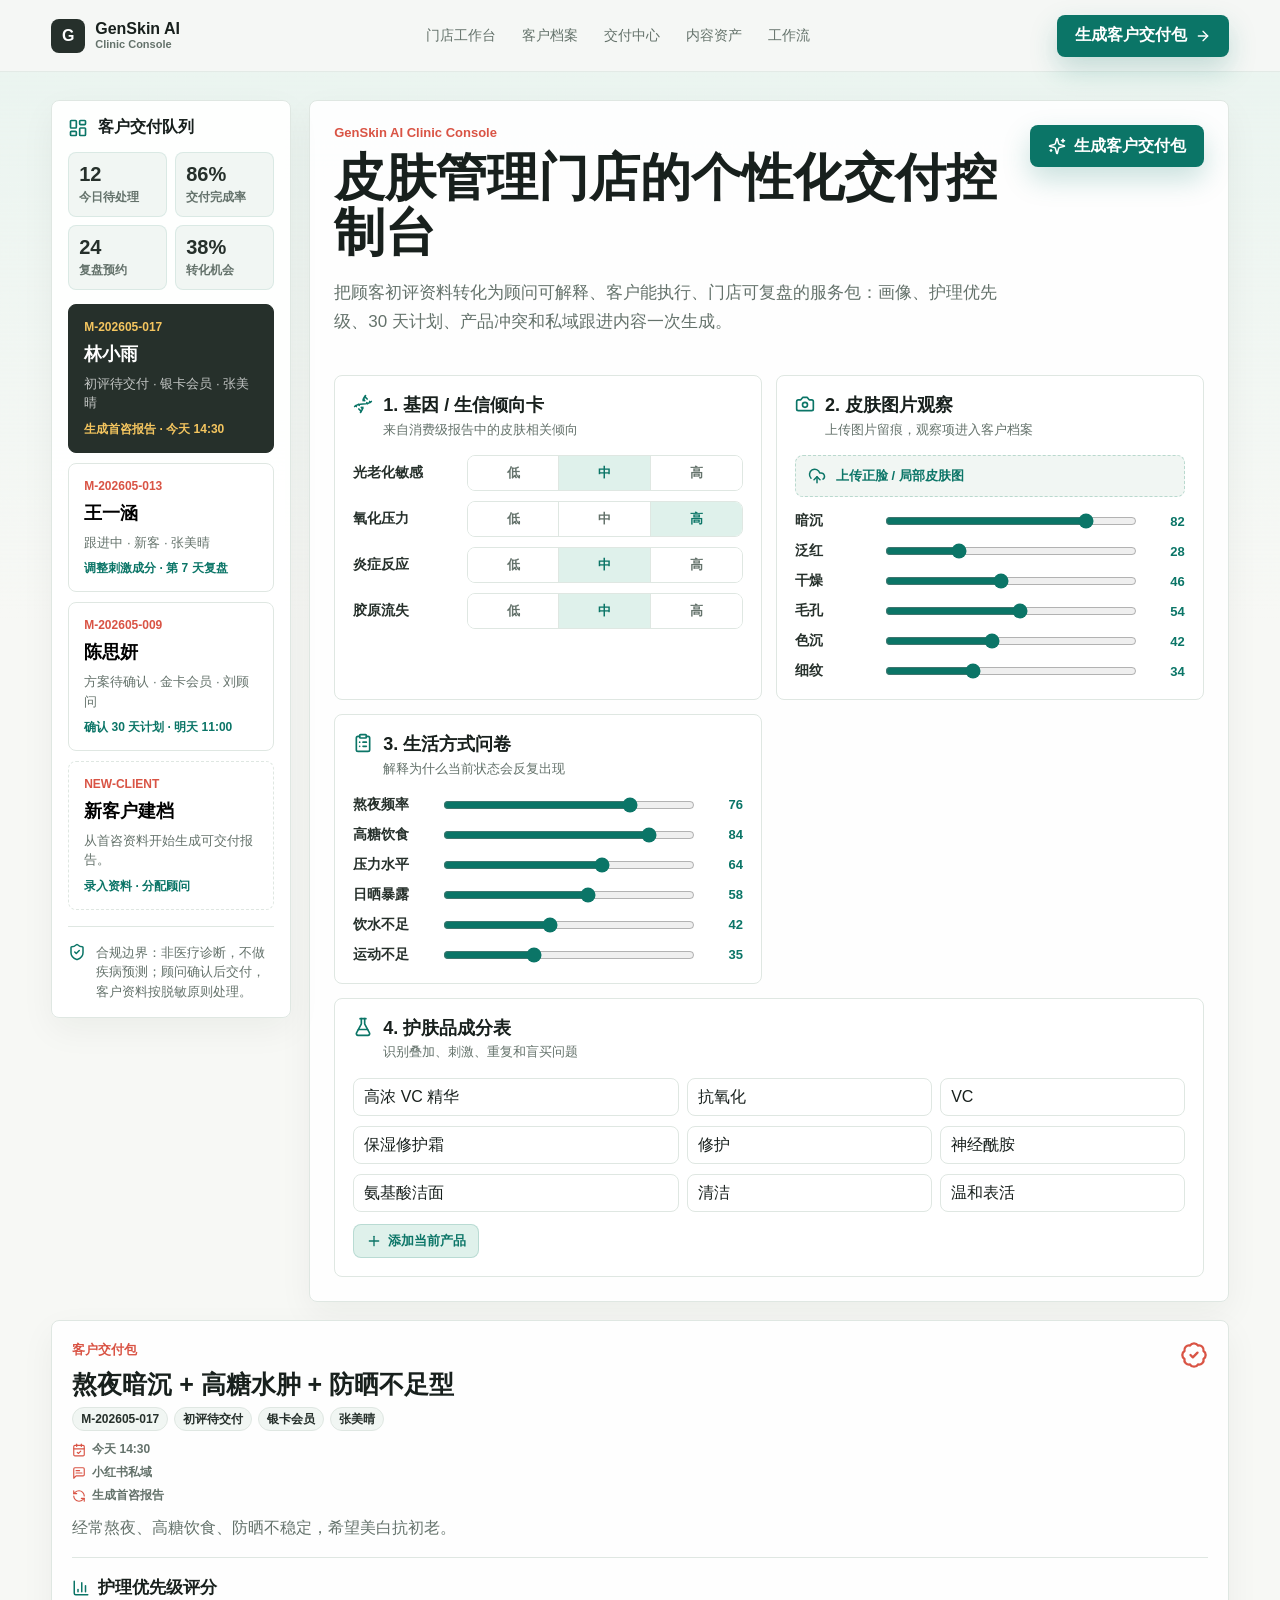
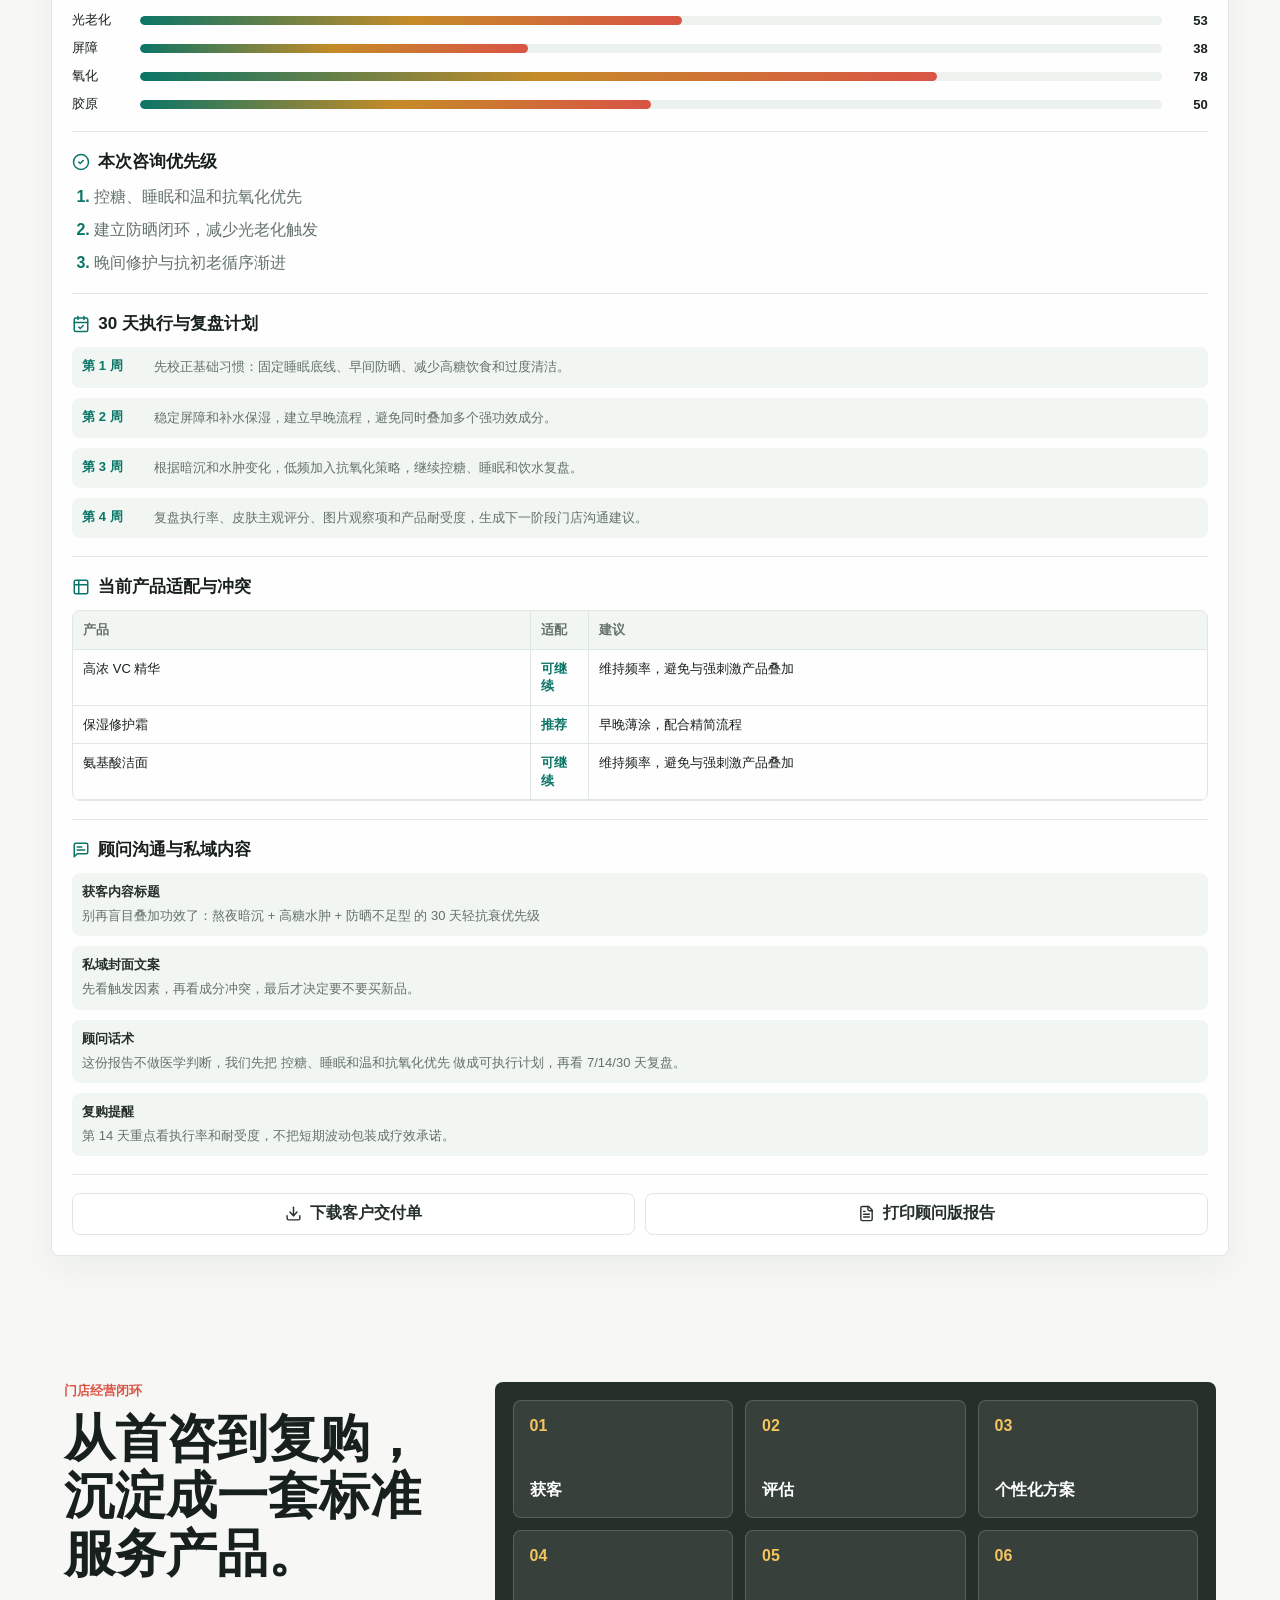
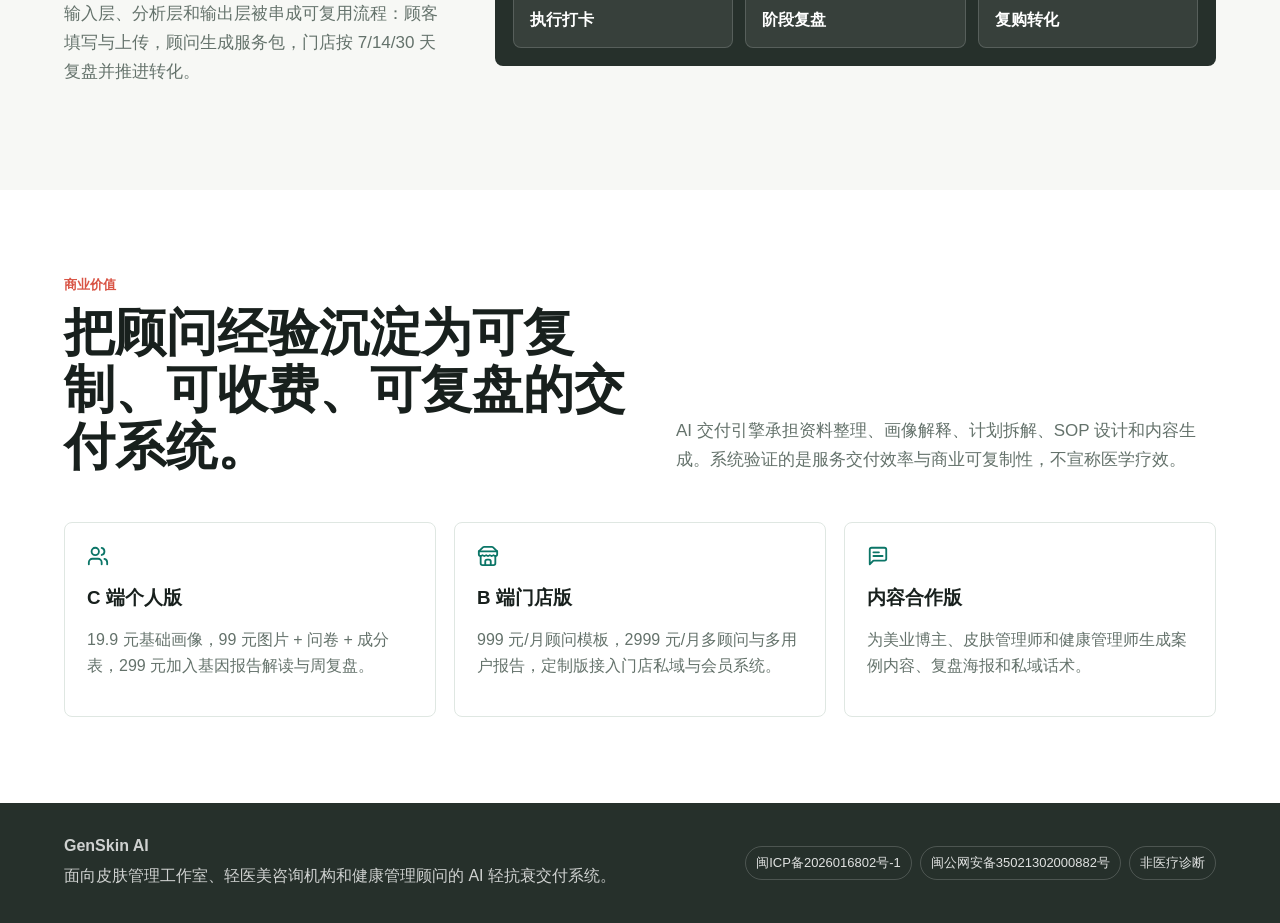
==== index.html @ 672a6055 "Add custom domain and filing records" ====
<!doctype html>
<html lang="zh-CN">
  <head>
    <meta charset="UTF-8" />
    <meta name="viewport" content="width=device-width, initial-scale=1.0" />
    <meta
      name="description"
      content="GenSkin AI 是一个基于基因组、生信解读和多模态信息的个性化轻抗衰交付系统。"
    />
    <link
      rel="icon"
      href="data:image/svg+xml,%3Csvg xmlns='http://www.w3.org/2000/svg' viewBox='0 0 64 64'%3E%3Crect width='64' height='64' rx='14' fill='%232b332f'/%3E%3Ctext x='32' y='42' font-size='34' text-anchor='middle' fill='white' font-family='Arial,sans-serif' font-weight='800'%3EG%3C/text%3E%3C/svg%3E"
    />
    <title>GenSkin AI | 个性化轻抗衰交付系统</title>
    <script type="module" crossorigin src="./assets/index-DUrqePVZ.js"></script>
    <link rel="stylesheet" crossorigin href="./assets/index-DwBoZ3i_.css">
  </head>
  <body>
    <div id="root"></div>
  </body>
</html>
---- assets/index-DwBoZ3i_.css ----
:root{color-scheme:light;--bg: #f7f8f5;--paper: #ffffff;--ink: #18201d;--muted: #64726b;--line: #dfe7e2;--emerald: #0b7567;--emerald-2: #dff1eb;--coral: #d95445;--amber: #c58b28;--graphite: #26302b;--soft: #f1f6f3;--shadow: 0 22px 60px rgba(24, 32, 29, .1);font-family:Microsoft YaHei,PingFang SC,Noto Sans CJK SC,Arial,sans-serif;background:var(--bg);color:var(--ink)}*{box-sizing:border-box}html{scroll-behavior:smooth}body{margin:0;background:linear-gradient(180deg,#dff1eb94,#f7f8f500 620px),var(--bg)}a{color:inherit;text-decoration:none}button,input{font:inherit}button{cursor:pointer}.site-header{position:sticky;top:0;z-index:20;display:flex;align-items:center;justify-content:space-between;gap:24px;min-height:72px;padding:0 4vw;background:#f7f8f5e6;border-bottom:1px solid rgba(223,231,226,.82);-webkit-backdrop-filter:blur(18px);backdrop-filter:blur(18px)}.brand{display:inline-flex;align-items:center;gap:10px;font-weight:850}.brand-mark{display:grid;place-items:center;width:34px;height:34px;color:#fff;background:var(--graphite);border-radius:8px}.brand span:last-child{display:grid;gap:1px;line-height:1.05}.brand small{color:var(--muted);font-size:11px;font-weight:800}nav{display:flex;align-items:center;gap:26px;color:var(--muted);font-size:14px}.header-action,.primary-action{display:inline-flex;align-items:center;justify-content:center;gap:8px;min-height:42px;padding:0 18px;color:#fff;background:var(--emerald);border:0;border-radius:8px;box-shadow:0 12px 28px #0b756738;font-weight:800;white-space:nowrap}.studio-shell{display:grid;grid-template-columns:280px minmax(520px,1fr) minmax(380px,.8fr);gap:18px;align-items:start;padding:28px 4vw 40px}.scenario-rail,.workspace,.report-panel,.input-panel,.pricing-grid article{min-width:0;background:#ffffffeb;border:1px solid var(--line);border-radius:8px;box-shadow:0 12px 34px #18201d0d}.scenario-rail{position:sticky;top:94px;padding:16px}.rail-title{display:flex;align-items:center;gap:10px;margin-bottom:14px}.rail-metrics{display:grid;grid-template-columns:repeat(2,1fr);gap:8px;margin-bottom:14px}.rail-metrics div{min-width:0;padding:10px;background:var(--soft);border:1px solid rgba(11,117,103,.1);border-radius:8px}.rail-metrics strong{display:block;color:var(--graphite);font-size:20px;line-height:1.1}.rail-metrics span{display:block;margin-top:4px;color:var(--muted);font-size:12px;font-weight:750}.rail-title svg,.panel-title svg,.report-block h3 svg,.pricing-grid svg,.rail-note svg{color:var(--emerald);flex:0 0 auto}.scenario{display:grid;gap:8px;width:100%;min-height:114px;margin-bottom:10px;padding:15px;text-align:left;background:var(--paper);border:1px solid var(--line);border-radius:8px}.scenario span{color:var(--coral);font-size:12px;font-weight:900}.scenario strong{font-size:18px}.scenario small{color:var(--muted);line-height:1.45}.scenario em{color:var(--emerald);font-size:12px;font-style:normal;font-weight:850;line-height:1.35}.scenario.active{color:#fff;background:var(--graphite);border-color:var(--graphite)}.scenario.active small{color:#ffffffb8}.scenario.active span,.scenario.active em{color:#f4c55f}.scenario.custom{border-style:dashed}.rail-note{display:flex;gap:10px;margin-top:16px;padding-top:16px;border-top:1px solid var(--line)}.rail-note p{margin:0;color:var(--muted);font-size:13px;line-height:1.5}.workspace{padding:24px}.workspace-head{display:flex;justify-content:space-between;gap:24px;align-items:flex-start;margin-bottom:22px}.workspace-head h1{max-width:780px;margin:0 0 12px;font-size:clamp(34px,4vw,56px);line-height:1.08;letter-spacing:0}.workspace-head p:not(.label),.section-lede,.section-heading>p{color:var(--muted);font-size:17px;line-height:1.72}.label{margin:0 0 10px;color:var(--coral);font-size:13px;font-weight:900;letter-spacing:0}.input-grid{display:grid;grid-template-columns:repeat(2,minmax(0,1fr));gap:14px}.input-panel{overflow:hidden;padding:18px;box-shadow:none}.panel-title{display:flex;gap:10px;align-items:flex-start;margin-bottom:16px}.panel-title h2{margin:0 0 4px;font-size:18px;line-height:1.25}.panel-title p{margin:0;color:var(--muted);font-size:13px;line-height:1.45}.gene-grid,.slider-grid,.product-editor,.score-list,.week-plan,.content-pack{display:grid;gap:10px}.gene-row{display:grid;grid-template-columns:104px 1fr;gap:10px;align-items:center}.gene-row>span,.slider-row>span{color:var(--graphite);font-size:14px;font-weight:800}.segmented{display:grid;grid-template-columns:repeat(3,1fr);overflow:hidden;border:1px solid var(--line);border-radius:8px}.segmented button{min-height:34px;color:var(--muted);background:#fff;border:0;border-right:1px solid var(--line);font-size:13px;font-weight:800}.segmented button:last-child{border-right:0}.segmented button.selected{color:var(--emerald);background:var(--emerald-2)}.upload-line{display:flex;align-items:center;gap:10px;min-height:42px;margin-bottom:14px;padding:0 12px;color:var(--emerald);background:var(--soft);border:1px dashed #b9d9ce;border-radius:8px;font-size:13px;font-weight:800}.upload-line input{display:none}.slider-row{min-width:0;display:grid;grid-template-columns:78px 1fr 36px;gap:10px;align-items:center}.slider-row input{min-width:0;accent-color:var(--emerald)}.slider-row strong{color:var(--emerald);font-size:13px;text-align:right}.ingredient-panel{grid-column:span 2}.product-row{display:grid;grid-template-columns:1.2fr .9fr .9fr;gap:8px}.product-row input{width:100%;min-height:38px;padding:0 10px;color:var(--ink);background:#fff;border:1px solid var(--line);border-radius:8px}.text-action{display:inline-flex;align-items:center;gap:6px;min-height:34px;margin-top:12px;padding:0 12px;color:var(--emerald);background:var(--emerald-2);border:1px solid rgba(11,117,103,.18);border-radius:8px;font-size:13px;font-weight:850}.report-panel{position:sticky;top:94px;max-height:calc(100vh - 112px);overflow:auto;padding:20px}.report-top{display:flex;gap:14px;justify-content:space-between;padding-bottom:16px;border-bottom:1px solid var(--line)}.report-top h2{margin:0 0 8px;font-size:25px;line-height:1.2}.customer-meta{display:flex;flex-wrap:wrap;gap:6px;margin:0 0 10px}.service-meta{display:grid;gap:6px;margin:0 0 12px}.customer-meta span{display:inline-flex;align-items:center;min-height:24px;padding:0 8px;color:var(--graphite);background:var(--soft);border:1px solid var(--line);border-radius:999px;font-size:12px;font-weight:850}.service-meta span{display:inline-flex;align-items:center;gap:6px;color:var(--muted);font-size:12px;font-weight:800}.service-meta svg{color:var(--emerald);flex:0 0 auto}.report-top p:not(.label){margin:0;color:var(--muted);line-height:1.56}.report-top svg{color:var(--coral);flex:0 0 auto}.report-block{padding:18px 0;border-bottom:1px solid var(--line)}.report-block h3{display:flex;align-items:center;gap:8px;margin:0 0 12px;font-size:17px}.score-row{display:grid;grid-template-columns:58px 1fr 36px;gap:10px;align-items:center;font-size:13px}.score-track{height:9px;overflow:hidden;background:#edf2ef;border-radius:999px}.score-track i{display:block;height:100%;background:linear-gradient(90deg,var(--emerald),var(--amber),var(--coral));border-radius:inherit}.score-row strong{text-align:right}.priority-list{display:grid;gap:8px;margin:0;padding-left:22px;color:var(--muted);line-height:1.55}.priority-list li::marker{color:var(--emerald);font-weight:900}.week-plan div{display:grid;grid-template-columns:62px 1fr;gap:10px;padding:10px;background:var(--soft);border-radius:8px}.week-plan span{color:var(--emerald);font-size:13px;font-weight:900}.week-plan p,.content-pack p{margin:0;color:var(--muted);font-size:13px;line-height:1.55}.match-table{display:grid;grid-template-columns:1fr 58px 1.35fr;overflow:hidden;border:1px solid var(--line);border-radius:8px}.match-table>span,.match-table>strong{min-height:38px;padding:10px;border-right:1px solid var(--line);border-bottom:1px solid var(--line);font-size:13px;line-height:1.35}.match-table>:nth-child(3n){border-right:0}.match-table>:nth-child(-n+3){color:var(--muted);background:var(--soft);font-weight:900}.ok{color:var(--emerald)}.warn{color:var(--coral)}.content-pack div{padding:10px;background:var(--soft);border-radius:8px}.content-pack strong{display:block;margin-bottom:5px;color:var(--graphite);font-size:13px}.report-actions{display:grid;grid-template-columns:1fr 1fr;gap:10px;padding-top:18px}.report-actions button{display:inline-flex;align-items:center;justify-content:center;gap:8px;min-height:42px;color:var(--graphite);background:#fff;border:1px solid var(--line);border-radius:8px;font-weight:850}.section{padding:86px 5vw}.split-section{display:grid;grid-template-columns:.7fr 1.3fr;gap:42px;align-items:start}.section h2,.section-heading h2{max-width:760px;margin:0 0 16px;font-size:clamp(30px,4vw,52px);line-height:1.12;letter-spacing:0}.flow-board{display:grid;grid-template-columns:repeat(3,1fr);gap:12px;padding:18px;color:#fff;background:var(--graphite);border-radius:8px}.flow-board div{min-height:118px;display:grid;align-content:space-between;padding:16px;background:#ffffff14;border:1px solid rgba(255,255,255,.16);border-radius:8px}.flow-board span{color:#f4c55f;font-weight:900}.business-section{background:#fff}.section-heading{display:flex;justify-content:space-between;gap:24px;align-items:end;margin-bottom:30px}.section-heading>p{max-width:540px}.pricing-grid{display:grid;grid-template-columns:repeat(3,1fr);gap:18px}.pricing-grid article{padding:22px;box-shadow:none}.pricing-grid h3{margin:14px 0 10px}.pricing-grid p{color:var(--muted);line-height:1.62}footer{display:flex;justify-content:space-between;gap:24px;padding:34px 5vw;color:#ffffffc7;background:var(--graphite)}footer p{max-width:660px;margin:8px 0 0;line-height:1.6}.footer-records{display:flex;flex-wrap:wrap;gap:8px;align-content:center;justify-content:flex-end;text-align:right;font-size:13px}.footer-records span,.footer-records a{padding:7px 10px;color:#ffffffdb;border:1px solid rgba(255,255,255,.18);border-radius:999px}.footer-records a{text-decoration:none}@media(max-width:1280px){.studio-shell{grid-template-columns:240px minmax(0,1fr)}.report-panel{position:static;grid-column:1 / -1;max-height:none}}@media(max-width:900px){.site-header{position:static;align-items:flex-start;flex-direction:column;padding:18px 22px}nav{flex-wrap:wrap;gap:14px}.studio-shell,.split-section{grid-template-columns:1fr;padding:22px}.scenario-rail{position:static}.input-grid,.pricing-grid,.flow-board{grid-template-columns:1fr}.ingredient-panel{grid-column:auto}.workspace-head,.section-heading,footer{align-items:flex-start;flex-direction:column}.section{padding:58px 22px}.footer-records{justify-content:flex-start;text-align:left}}@media(max-width:560px){.product-row,.gene-row,.slider-row,.week-plan div,.match-table{grid-template-columns:1fr}.match-table>span,.match-table>strong{border-right:0}.report-actions{grid-template-columns:1fr}.workspace,.report-panel,.input-panel{padding:16px}}
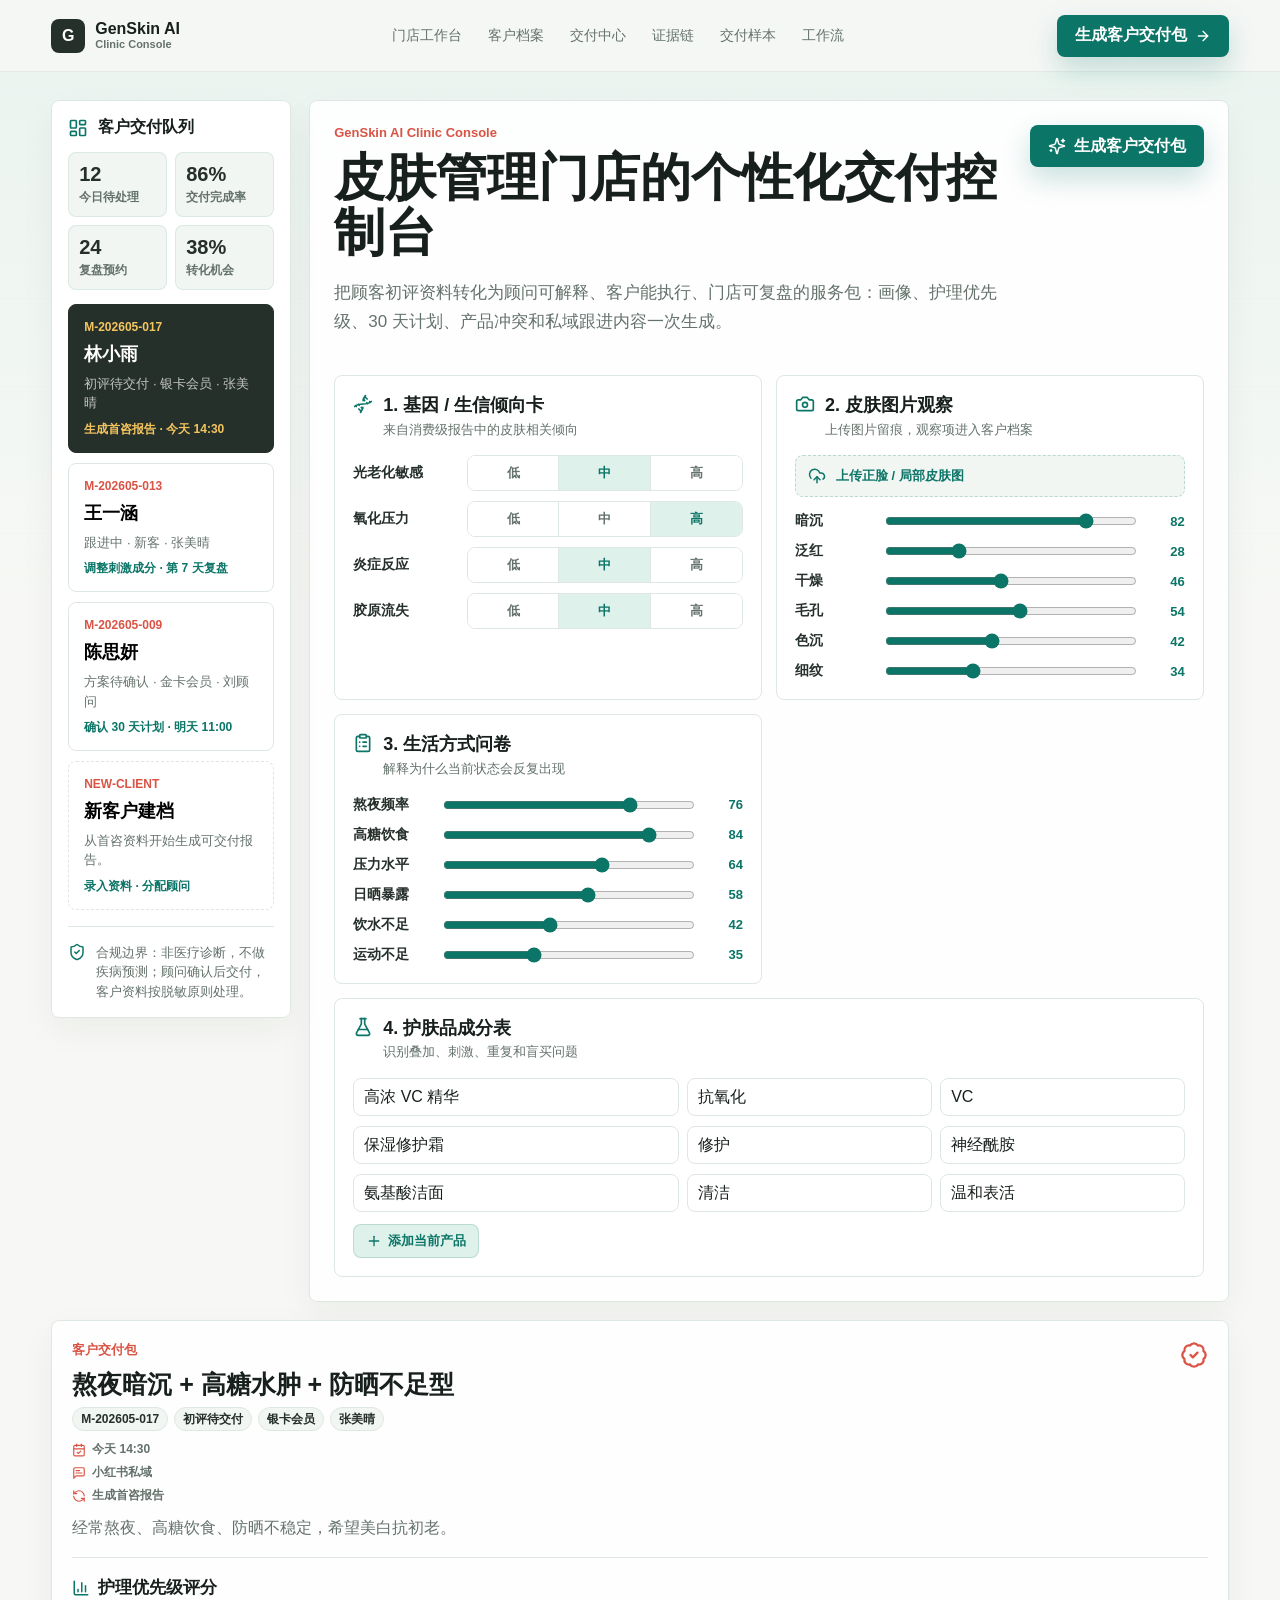
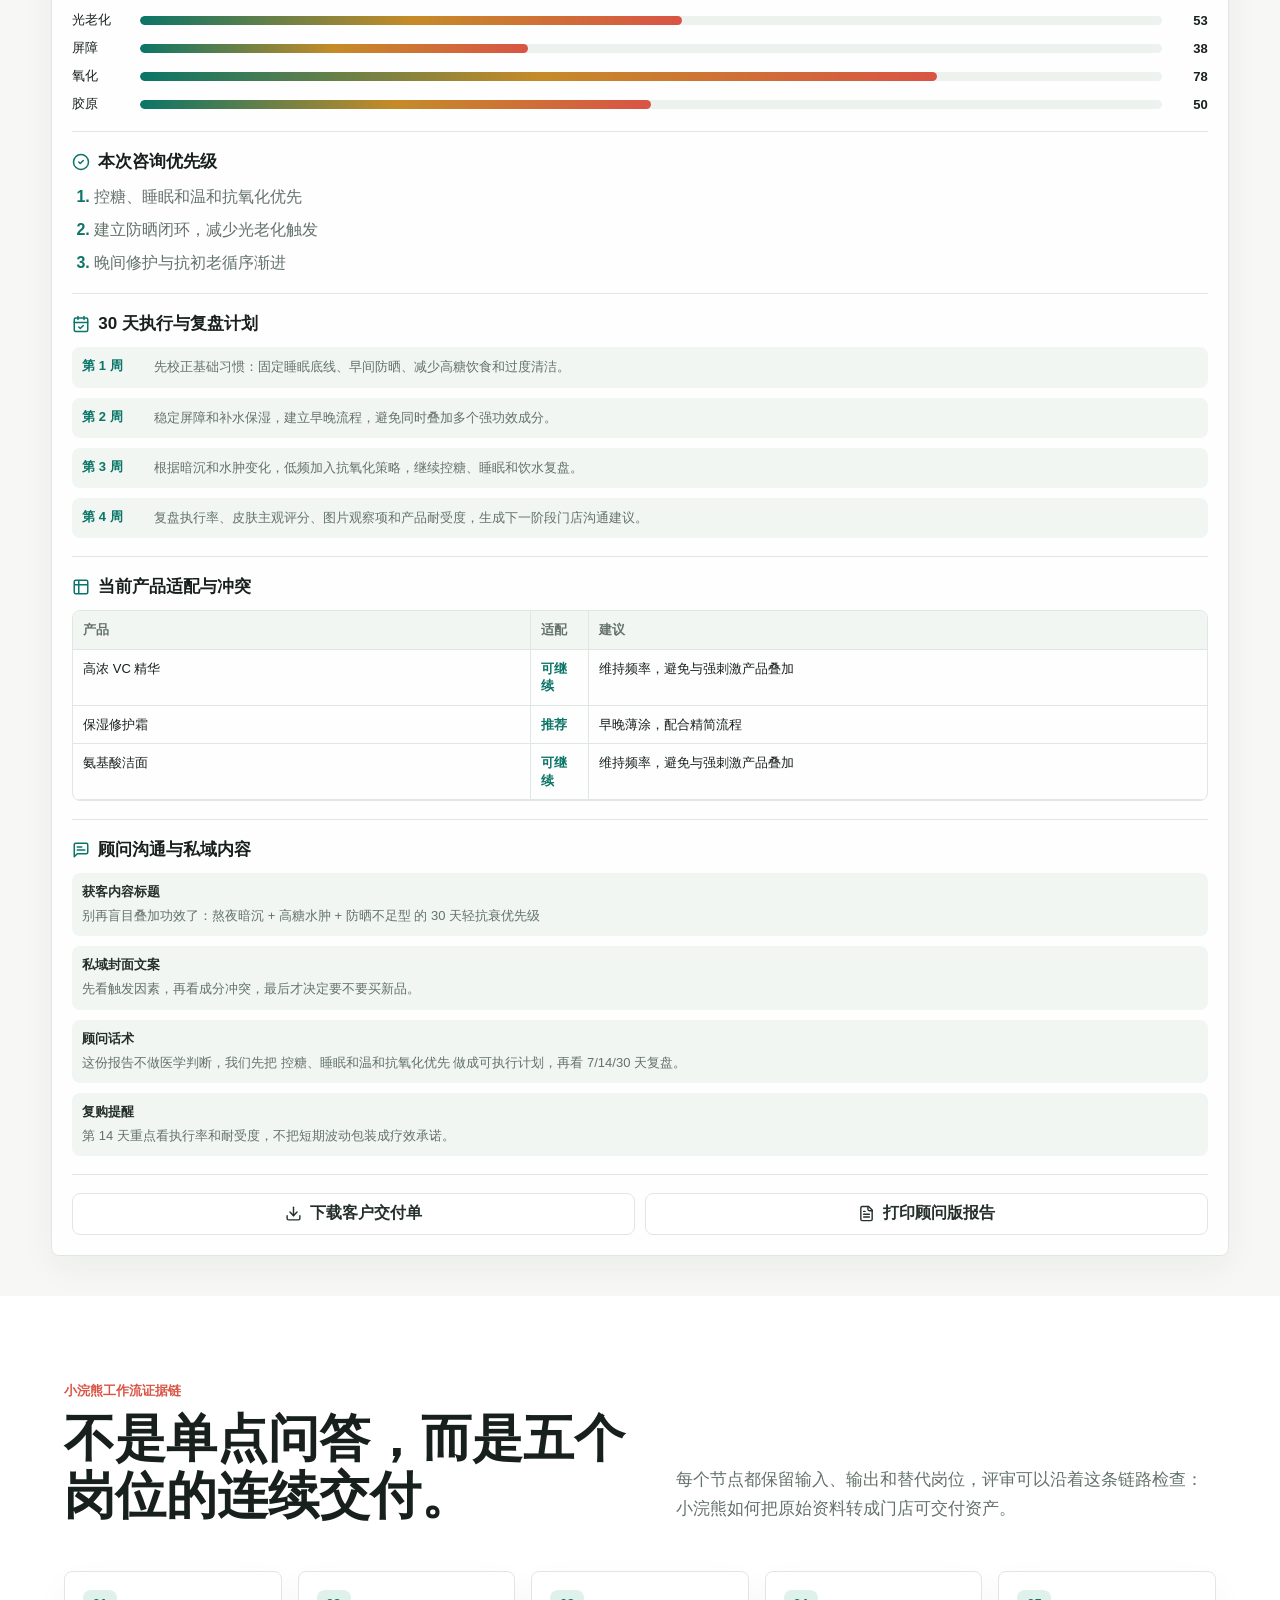
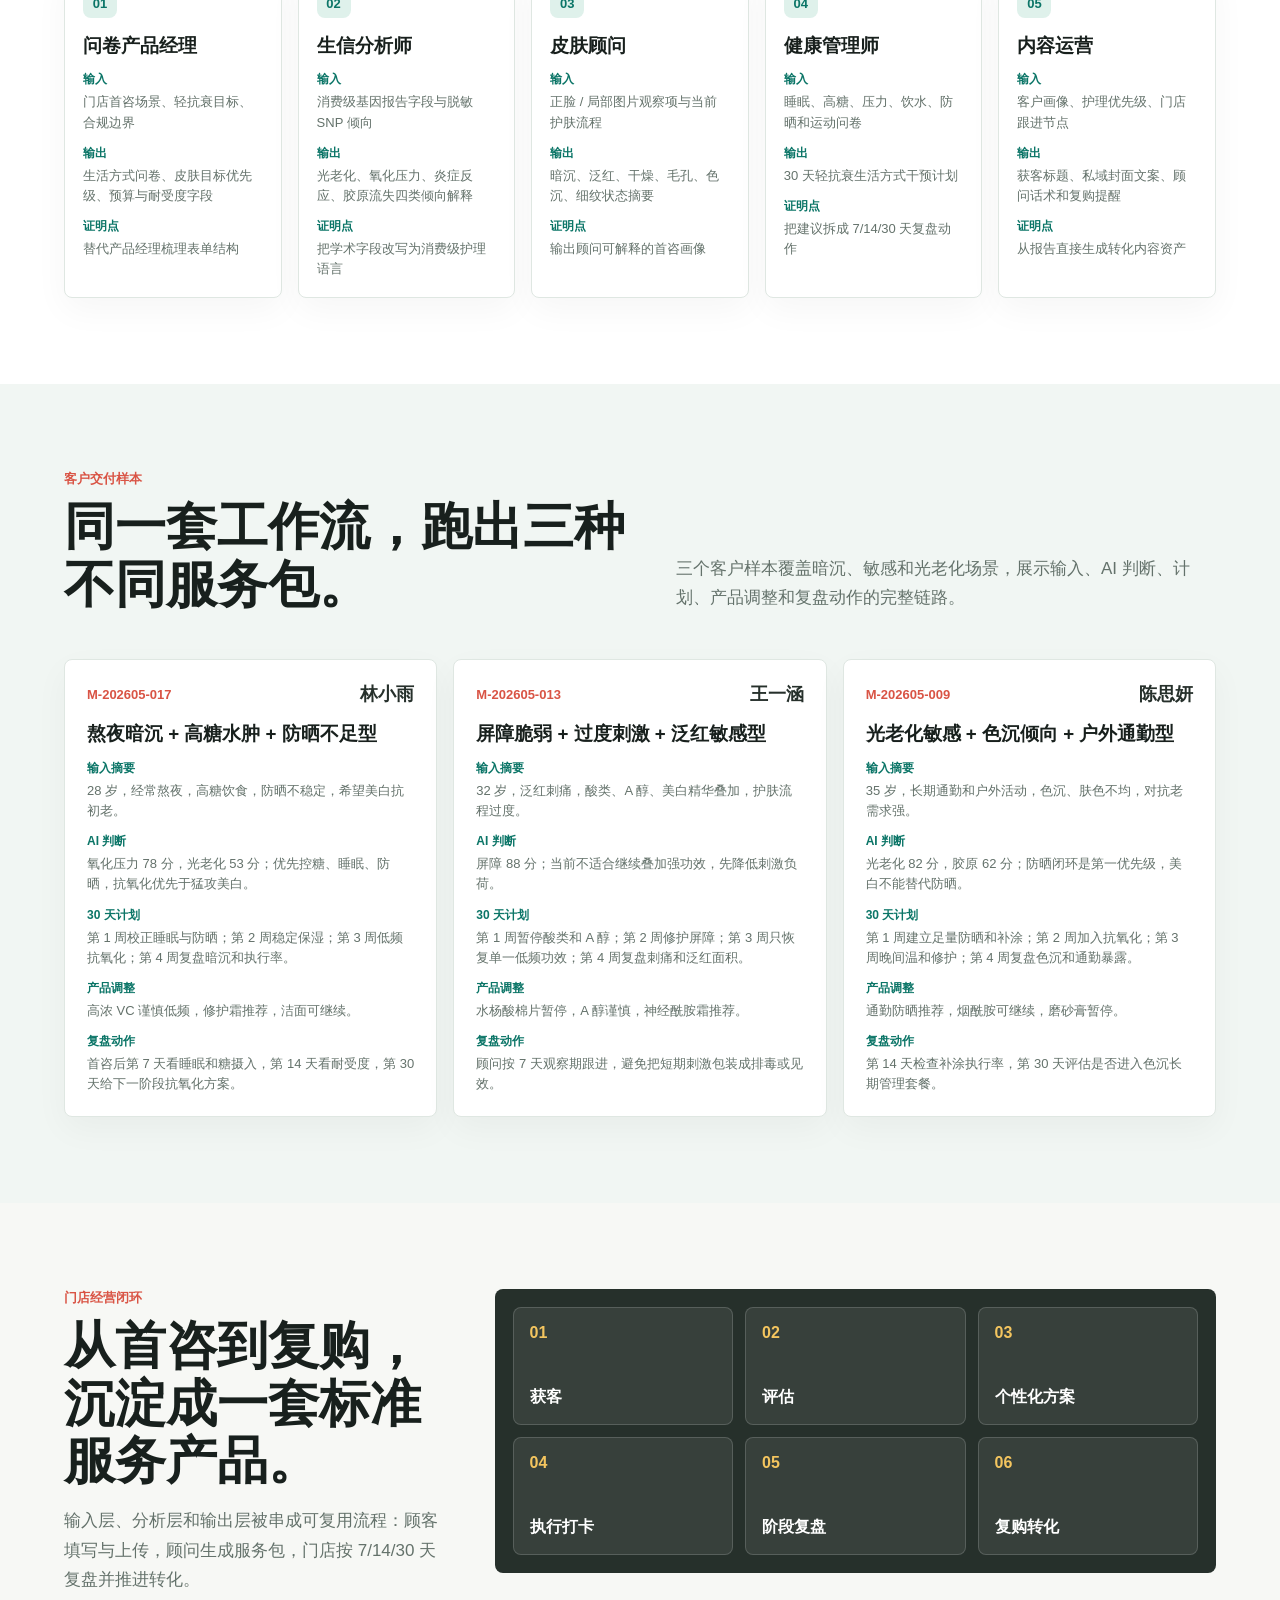
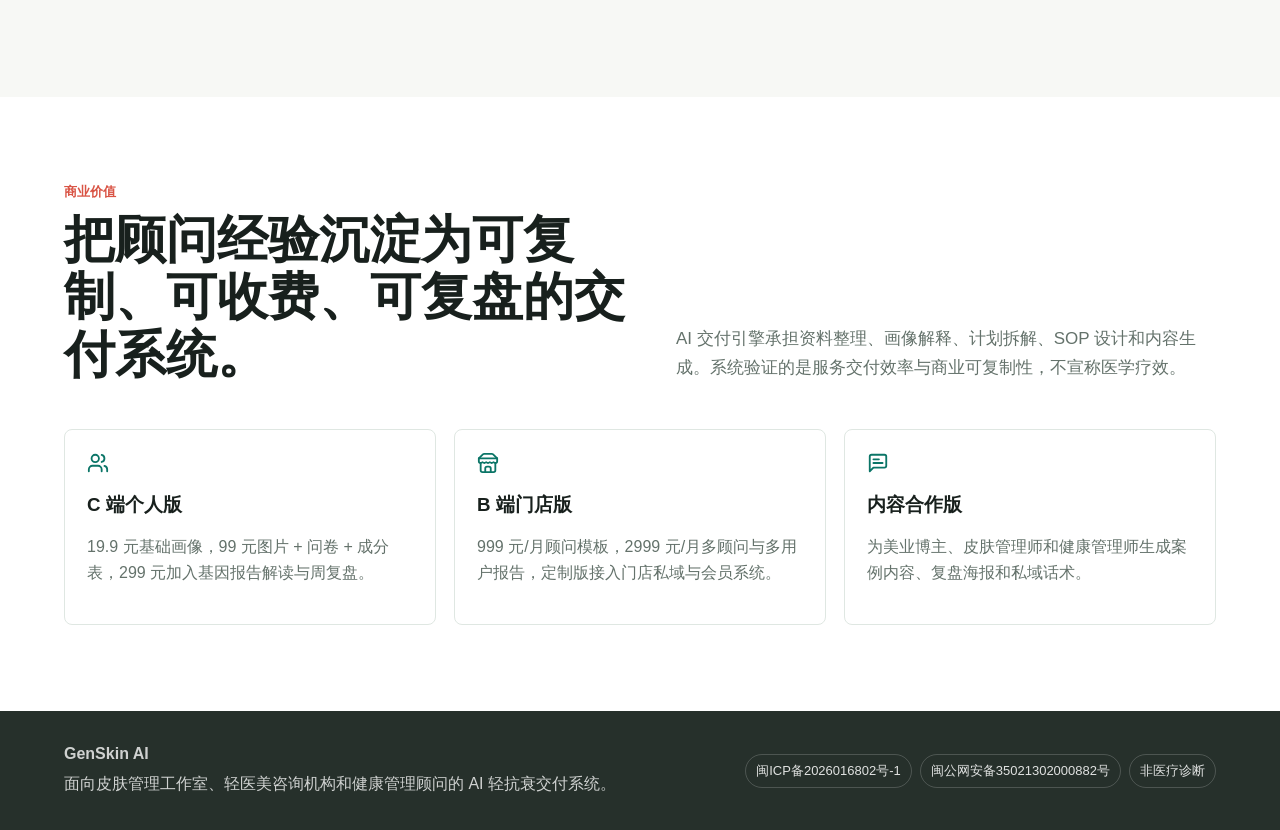
==== commit 8e54be8f: "Add evidence chain and customer packages" ====
--- a/index.html
+++ b/index.html
@@ -12,8 +12,8 @@
       href="data:image/svg+xml,%3Csvg xmlns='http://www.w3.org/2000/svg' viewBox='0 0 64 64'%3E%3Crect width='64' height='64' rx='14' fill='%232b332f'/%3E%3Ctext x='32' y='42' font-size='34' text-anchor='middle' fill='white' font-family='Arial,sans-serif' font-weight='800'%3EG%3C/text%3E%3C/svg%3E"
     />
     <title>GenSkin AI | 个性化轻抗衰交付系统</title>
-    <script type="module" crossorigin src="./assets/index-DUrqePVZ.js"></script>
-    <link rel="stylesheet" crossorigin href="./assets/index-DwBoZ3i_.css">
+    <script type="module" crossorigin src="./assets/index-DeqI0fpG.js"></script>
+    <link rel="stylesheet" crossorigin href="./assets/index-BLrUXAEV.css">
   </head>
   <body>
     <div id="root"></div>
--- a/assets/index-BLrUXAEV.css
+++ b/assets/index-BLrUXAEV.css
@@ -0,0 +1 @@
+:root{color-scheme:light;--bg: #f7f8f5;--paper: #ffffff;--ink: #18201d;--muted: #64726b;--line: #dfe7e2;--emerald: #0b7567;--emerald-2: #dff1eb;--coral: #d95445;--amber: #c58b28;--graphite: #26302b;--soft: #f1f6f3;--shadow: 0 22px 60px rgba(24, 32, 29, .1);font-family:Microsoft YaHei,PingFang SC,Noto Sans CJK SC,Arial,sans-serif;background:var(--bg);color:var(--ink)}*{box-sizing:border-box}html{scroll-behavior:smooth}body{margin:0;background:linear-gradient(180deg,#dff1eb94,#f7f8f500 620px),var(--bg)}a{color:inherit;text-decoration:none}button,input{font:inherit}button{cursor:pointer}.site-header{position:sticky;top:0;z-index:20;display:flex;align-items:center;justify-content:space-between;gap:24px;min-height:72px;padding:0 4vw;background:#f7f8f5e6;border-bottom:1px solid rgba(223,231,226,.82);-webkit-backdrop-filter:blur(18px);backdrop-filter:blur(18px)}.brand{display:inline-flex;align-items:center;gap:10px;font-weight:850}.brand-mark{display:grid;place-items:center;width:34px;height:34px;color:#fff;background:var(--graphite);border-radius:8px}.brand span:last-child{display:grid;gap:1px;line-height:1.05}.brand small{color:var(--muted);font-size:11px;font-weight:800}nav{display:flex;align-items:center;gap:26px;color:var(--muted);font-size:14px}.header-action,.primary-action{display:inline-flex;align-items:center;justify-content:center;gap:8px;min-height:42px;padding:0 18px;color:#fff;background:var(--emerald);border:0;border-radius:8px;box-shadow:0 12px 28px #0b756738;font-weight:800;white-space:nowrap}.studio-shell{display:grid;grid-template-columns:280px minmax(520px,1fr) minmax(380px,.8fr);gap:18px;align-items:start;padding:28px 4vw 40px}.scenario-rail,.workspace,.report-panel,.input-panel,.pricing-grid article{min-width:0;background:#ffffffeb;border:1px solid var(--line);border-radius:8px;box-shadow:0 12px 34px #18201d0d}.scenario-rail{position:sticky;top:94px;padding:16px}.rail-title{display:flex;align-items:center;gap:10px;margin-bottom:14px}.rail-metrics{display:grid;grid-template-columns:repeat(2,1fr);gap:8px;margin-bottom:14px}.rail-metrics div{min-width:0;padding:10px;background:var(--soft);border:1px solid rgba(11,117,103,.1);border-radius:8px}.rail-metrics strong{display:block;color:var(--graphite);font-size:20px;line-height:1.1}.rail-metrics span{display:block;margin-top:4px;color:var(--muted);font-size:12px;font-weight:750}.rail-title svg,.panel-title svg,.report-block h3 svg,.pricing-grid svg,.rail-note svg{color:var(--emerald);flex:0 0 auto}.scenario{display:grid;gap:8px;width:100%;min-height:114px;margin-bottom:10px;padding:15px;text-align:left;background:var(--paper);border:1px solid var(--line);border-radius:8px}.scenario span{color:var(--coral);font-size:12px;font-weight:900}.scenario strong{font-size:18px}.scenario small{color:var(--muted);line-height:1.45}.scenario em{color:var(--emerald);font-size:12px;font-style:normal;font-weight:850;line-height:1.35}.scenario.active{color:#fff;background:var(--graphite);border-color:var(--graphite)}.scenario.active small{color:#ffffffb8}.scenario.active span,.scenario.active em{color:#f4c55f}.scenario.custom{border-style:dashed}.rail-note{display:flex;gap:10px;margin-top:16px;padding-top:16px;border-top:1px solid var(--line)}.rail-note p{margin:0;color:var(--muted);font-size:13px;line-height:1.5}.workspace{padding:24px}.workspace-head{display:flex;justify-content:space-between;gap:24px;align-items:flex-start;margin-bottom:22px}.workspace-head h1{max-width:780px;margin:0 0 12px;font-size:clamp(34px,4vw,56px);line-height:1.08;letter-spacing:0}.workspace-head p:not(.label),.section-lede,.section-heading>p{color:var(--muted);font-size:17px;line-height:1.72}.label{margin:0 0 10px;color:var(--coral);font-size:13px;font-weight:900;letter-spacing:0}.input-grid{display:grid;grid-template-columns:repeat(2,minmax(0,1fr));gap:14px}.input-panel{overflow:hidden;padding:18px;box-shadow:none}.panel-title{display:flex;gap:10px;align-items:flex-start;margin-bottom:16px}.panel-title h2{margin:0 0 4px;font-size:18px;line-height:1.25}.panel-title p{margin:0;color:var(--muted);font-size:13px;line-height:1.45}.gene-grid,.slider-grid,.product-editor,.score-list,.week-plan,.content-pack{display:grid;gap:10px}.gene-row{display:grid;grid-template-columns:104px 1fr;gap:10px;align-items:center}.gene-row>span,.slider-row>span{color:var(--graphite);font-size:14px;font-weight:800}.segmented{display:grid;grid-template-columns:repeat(3,1fr);overflow:hidden;border:1px solid var(--line);border-radius:8px}.segmented button{min-height:34px;color:var(--muted);background:#fff;border:0;border-right:1px solid var(--line);font-size:13px;font-weight:800}.segmented button:last-child{border-right:0}.segmented button.selected{color:var(--emerald);background:var(--emerald-2)}.upload-line{display:flex;align-items:center;gap:10px;min-height:42px;margin-bottom:14px;padding:0 12px;color:var(--emerald);background:var(--soft);border:1px dashed #b9d9ce;border-radius:8px;font-size:13px;font-weight:800}.upload-line input{display:none}.slider-row{min-width:0;display:grid;grid-template-columns:78px 1fr 36px;gap:10px;align-items:center}.slider-row input{min-width:0;accent-color:var(--emerald)}.slider-row strong{color:var(--emerald);font-size:13px;text-align:right}.ingredient-panel{grid-column:span 2}.product-row{display:grid;grid-template-columns:1.2fr .9fr .9fr;gap:8px}.product-row input{width:100%;min-height:38px;padding:0 10px;color:var(--ink);background:#fff;border:1px solid var(--line);border-radius:8px}.text-action{display:inline-flex;align-items:center;gap:6px;min-height:34px;margin-top:12px;padding:0 12px;color:var(--emerald);background:var(--emerald-2);border:1px solid rgba(11,117,103,.18);border-radius:8px;font-size:13px;font-weight:850}.report-panel{position:sticky;top:94px;max-height:calc(100vh - 112px);overflow:auto;padding:20px}.report-top{display:flex;gap:14px;justify-content:space-between;padding-bottom:16px;border-bottom:1px solid var(--line)}.report-top h2{margin:0 0 8px;font-size:25px;line-height:1.2}.customer-meta{display:flex;flex-wrap:wrap;gap:6px;margin:0 0 10px}.service-meta{display:grid;gap:6px;margin:0 0 12px}.customer-meta span{display:inline-flex;align-items:center;min-height:24px;padding:0 8px;color:var(--graphite);background:var(--soft);border:1px solid var(--line);border-radius:999px;font-size:12px;font-weight:850}.service-meta span{display:inline-flex;align-items:center;gap:6px;color:var(--muted);font-size:12px;font-weight:800}.service-meta svg{color:var(--emerald);flex:0 0 auto}.report-top p:not(.label){margin:0;color:var(--muted);line-height:1.56}.report-top svg{color:var(--coral);flex:0 0 auto}.report-block{padding:18px 0;border-bottom:1px solid var(--line)}.report-block h3{display:flex;align-items:center;gap:8px;margin:0 0 12px;font-size:17px}.score-row{display:grid;grid-template-columns:58px 1fr 36px;gap:10px;align-items:center;font-size:13px}.score-track{height:9px;overflow:hidden;background:#edf2ef;border-radius:999px}.score-track i{display:block;height:100%;background:linear-gradient(90deg,var(--emerald),var(--amber),var(--coral));border-radius:inherit}.score-row strong{text-align:right}.priority-list{display:grid;gap:8px;margin:0;padding-left:22px;color:var(--muted);line-height:1.55}.priority-list li::marker{color:var(--emerald);font-weight:900}.week-plan div{display:grid;grid-template-columns:62px 1fr;gap:10px;padding:10px;background:var(--soft);border-radius:8px}.week-plan span{color:var(--emerald);font-size:13px;font-weight:900}.week-plan p,.content-pack p{margin:0;color:var(--muted);font-size:13px;line-height:1.55}.match-table{display:grid;grid-template-columns:1fr 58px 1.35fr;overflow:hidden;border:1px solid var(--line);border-radius:8px}.match-table>span,.match-table>strong{min-height:38px;padding:10px;border-right:1px solid var(--line);border-bottom:1px solid var(--line);font-size:13px;line-height:1.35}.match-table>:nth-child(3n){border-right:0}.match-table>:nth-child(-n+3){color:var(--muted);background:var(--soft);font-weight:900}.ok{color:var(--emerald)}.warn{color:var(--coral)}.content-pack div{padding:10px;background:var(--soft);border-radius:8px}.content-pack strong{display:block;margin-bottom:5px;color:var(--graphite);font-size:13px}.report-actions{display:grid;grid-template-columns:1fr 1fr;gap:10px;padding-top:18px}.report-actions button{display:inline-flex;align-items:center;justify-content:center;gap:8px;min-height:42px;color:var(--graphite);background:#fff;border:1px solid var(--line);border-radius:8px;font-weight:850}.section{padding:86px 5vw}.split-section{display:grid;grid-template-columns:.7fr 1.3fr;gap:42px;align-items:start}.section h2,.section-heading h2{max-width:760px;margin:0 0 16px;font-size:clamp(30px,4vw,52px);line-height:1.12;letter-spacing:0}.flow-board{display:grid;grid-template-columns:repeat(3,1fr);gap:12px;padding:18px;color:#fff;background:var(--graphite);border-radius:8px}.flow-board div{min-height:118px;display:grid;align-content:space-between;padding:16px;background:#ffffff14;border:1px solid rgba(255,255,255,.16);border-radius:8px}.flow-board span{color:#f4c55f;font-weight:900}.business-section{background:#fff}.section-heading{display:flex;justify-content:space-between;gap:24px;align-items:end;margin-bottom:30px}.section-heading>p{max-width:540px}.evidence-pack{background:#fff}.evidence-grid,.package-grid{display:grid;gap:16px}.evidence-grid{grid-template-columns:repeat(5,minmax(0,1fr))}.evidence-grid article,.package-grid article{min-width:0;background:var(--paper);border:1px solid var(--line);border-radius:8px;box-shadow:0 12px 34px #18201d0a}.evidence-grid article{padding:18px}.evidence-grid article>span{display:inline-flex;align-items:center;justify-content:center;width:34px;height:28px;color:var(--emerald);background:var(--emerald-2);border-radius:8px;font-size:13px;font-weight:900}.evidence-grid h3,.package-grid h3{margin:16px 0 14px;color:var(--ink);line-height:1.28}.evidence-grid dl,.package-grid dl{display:grid;gap:12px;margin:0}.evidence-grid dt,.package-grid dt{color:var(--emerald);font-size:12px;font-weight:900}.evidence-grid dd,.package-grid dd{margin:4px 0 0;color:var(--muted);font-size:13px;line-height:1.55}.package-section{background:var(--soft)}.package-grid{grid-template-columns:repeat(3,minmax(0,1fr))}.package-grid article{padding:22px}.package-head{display:flex;align-items:center;justify-content:space-between;gap:10px}.package-head span{color:var(--coral);font-size:13px;font-weight:900}.package-head strong{color:var(--graphite);font-size:18px}.pricing-grid{display:grid;grid-template-columns:repeat(3,1fr);gap:18px}.pricing-grid article{padding:22px;box-shadow:none}.pricing-grid h3{margin:14px 0 10px}.pricing-grid p{color:var(--muted);line-height:1.62}footer{display:flex;justify-content:space-between;gap:24px;padding:34px 5vw;color:#ffffffc7;background:var(--graphite)}footer p{max-width:660px;margin:8px 0 0;line-height:1.6}.footer-records{display:flex;flex-wrap:wrap;gap:8px;align-content:center;justify-content:flex-end;text-align:right;font-size:13px}.footer-records span,.footer-records a{padding:7px 10px;color:#ffffffdb;border:1px solid rgba(255,255,255,.18);border-radius:999px}.footer-records a{text-decoration:none}@media(max-width:1280px){.studio-shell{grid-template-columns:240px minmax(0,1fr)}.report-panel{position:static;grid-column:1 / -1;max-height:none}}@media(max-width:900px){.site-header{position:static;align-items:flex-start;flex-direction:column;padding:18px 22px}nav{flex-wrap:wrap;gap:14px}.studio-shell,.split-section{grid-template-columns:1fr;padding:22px}.scenario-rail{position:static}.input-grid,.pricing-grid,.evidence-grid,.package-grid,.flow-board{grid-template-columns:1fr}.ingredient-panel{grid-column:auto}.workspace-head,.section-heading,footer{align-items:flex-start;flex-direction:column}.section{padding:58px 22px}.footer-records{justify-content:flex-start;text-align:left}}@media(max-width:560px){.product-row,.gene-row,.slider-row,.week-plan div,.match-table{grid-template-columns:1fr}.match-table>span,.match-table>strong{border-right:0}.report-actions{grid-template-columns:1fr}.workspace,.report-panel,.input-panel{padding:16px}}
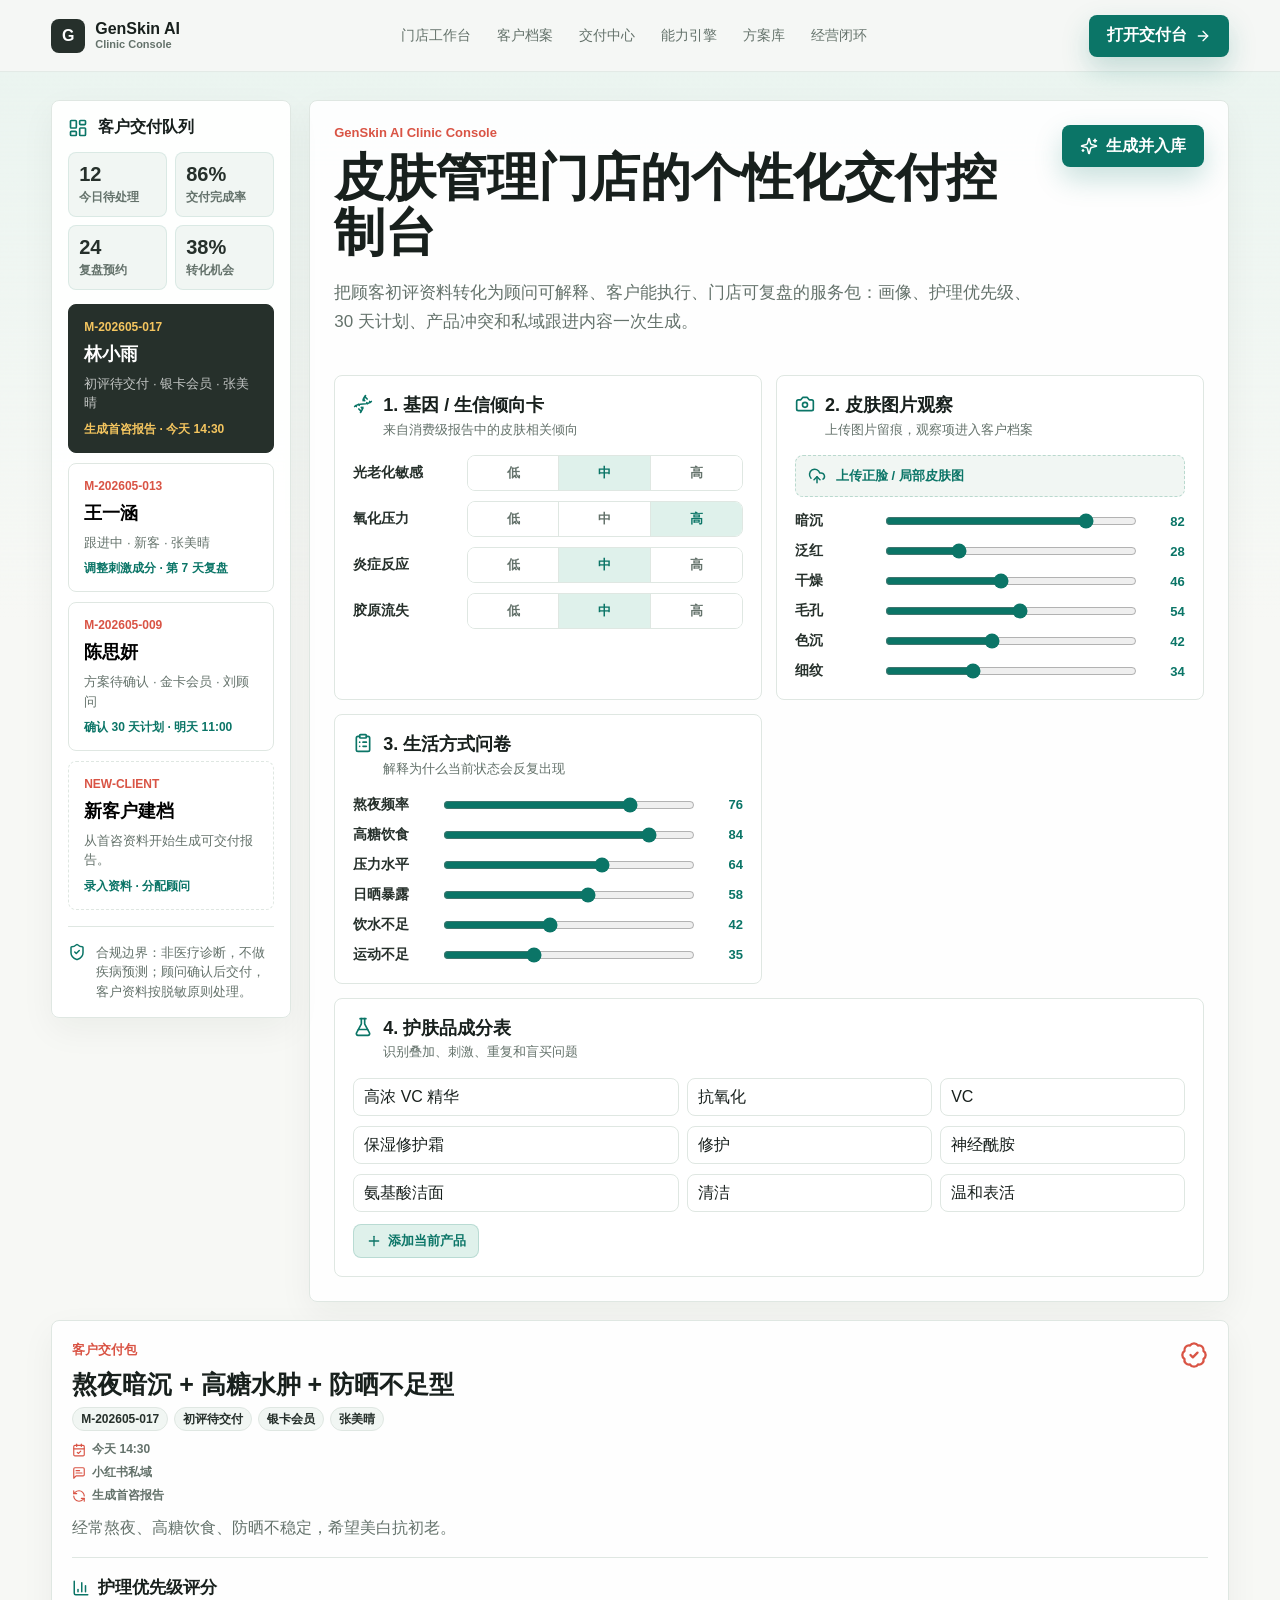
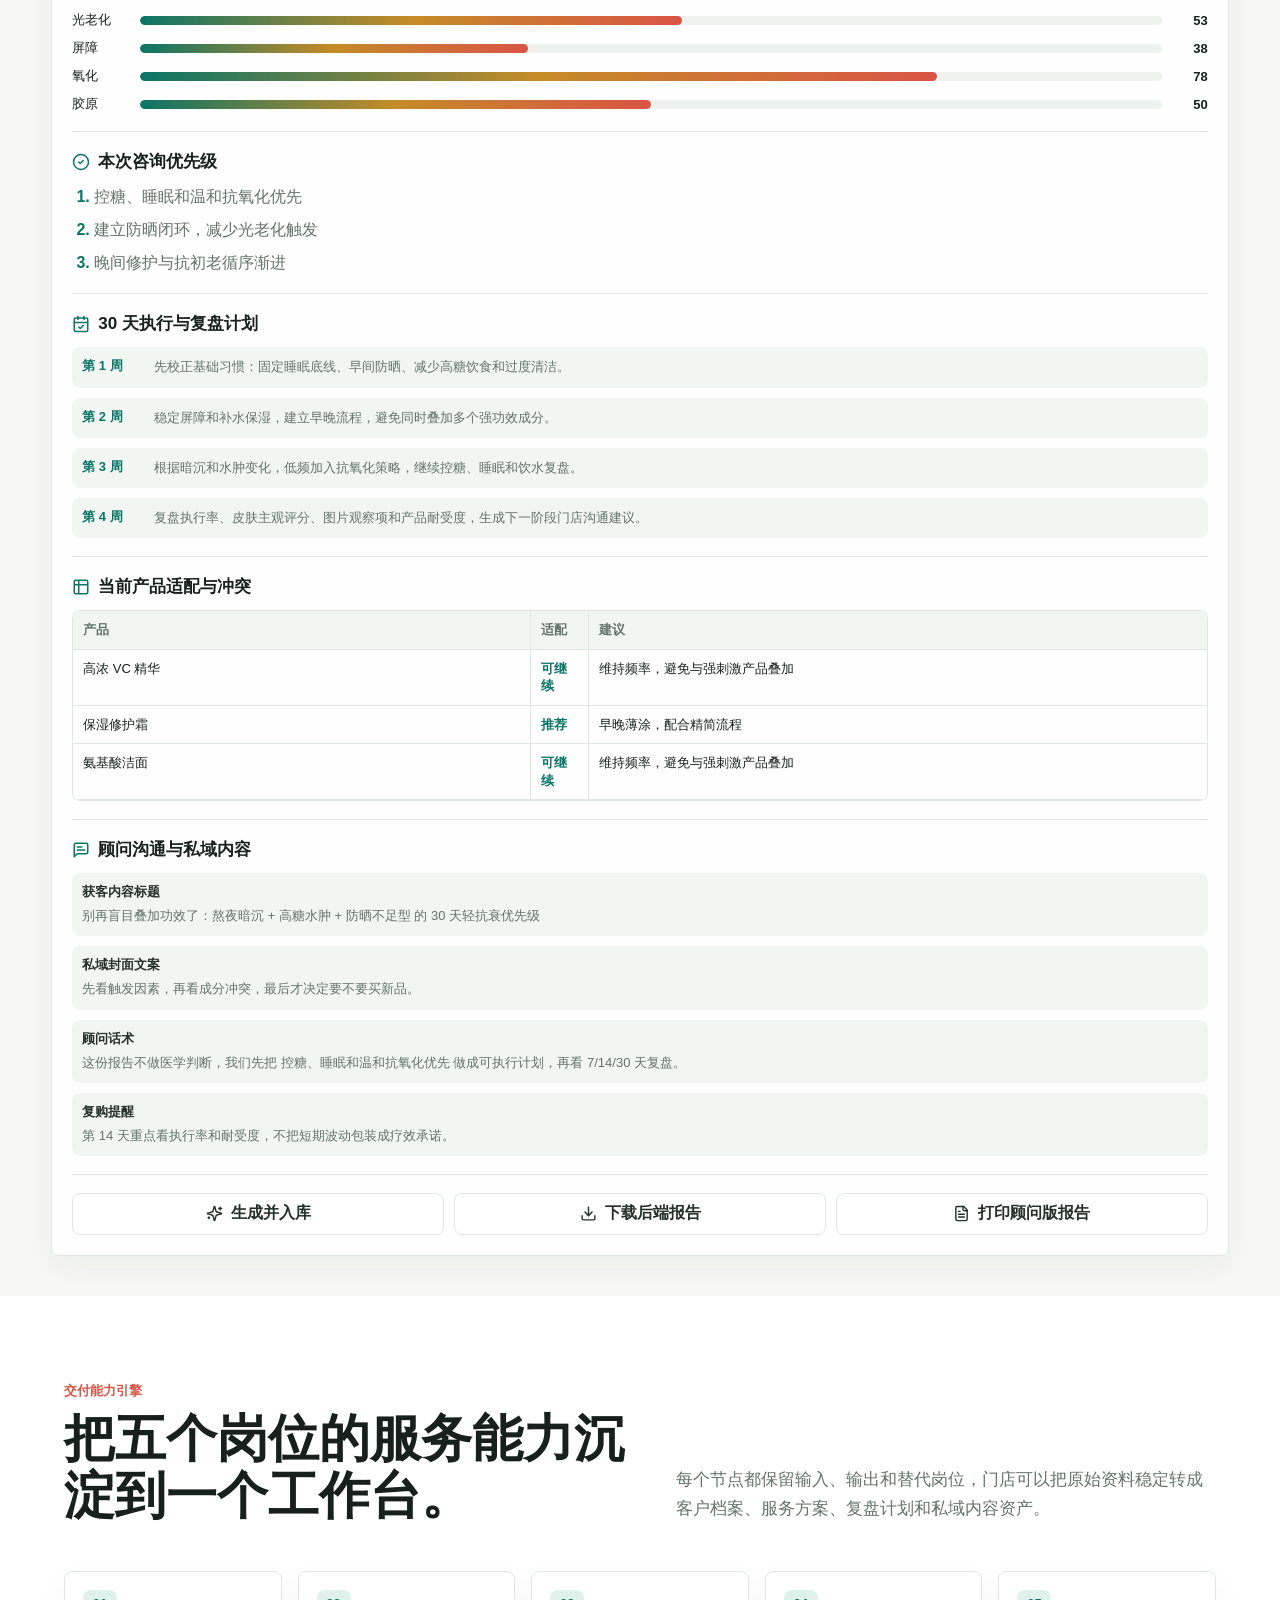
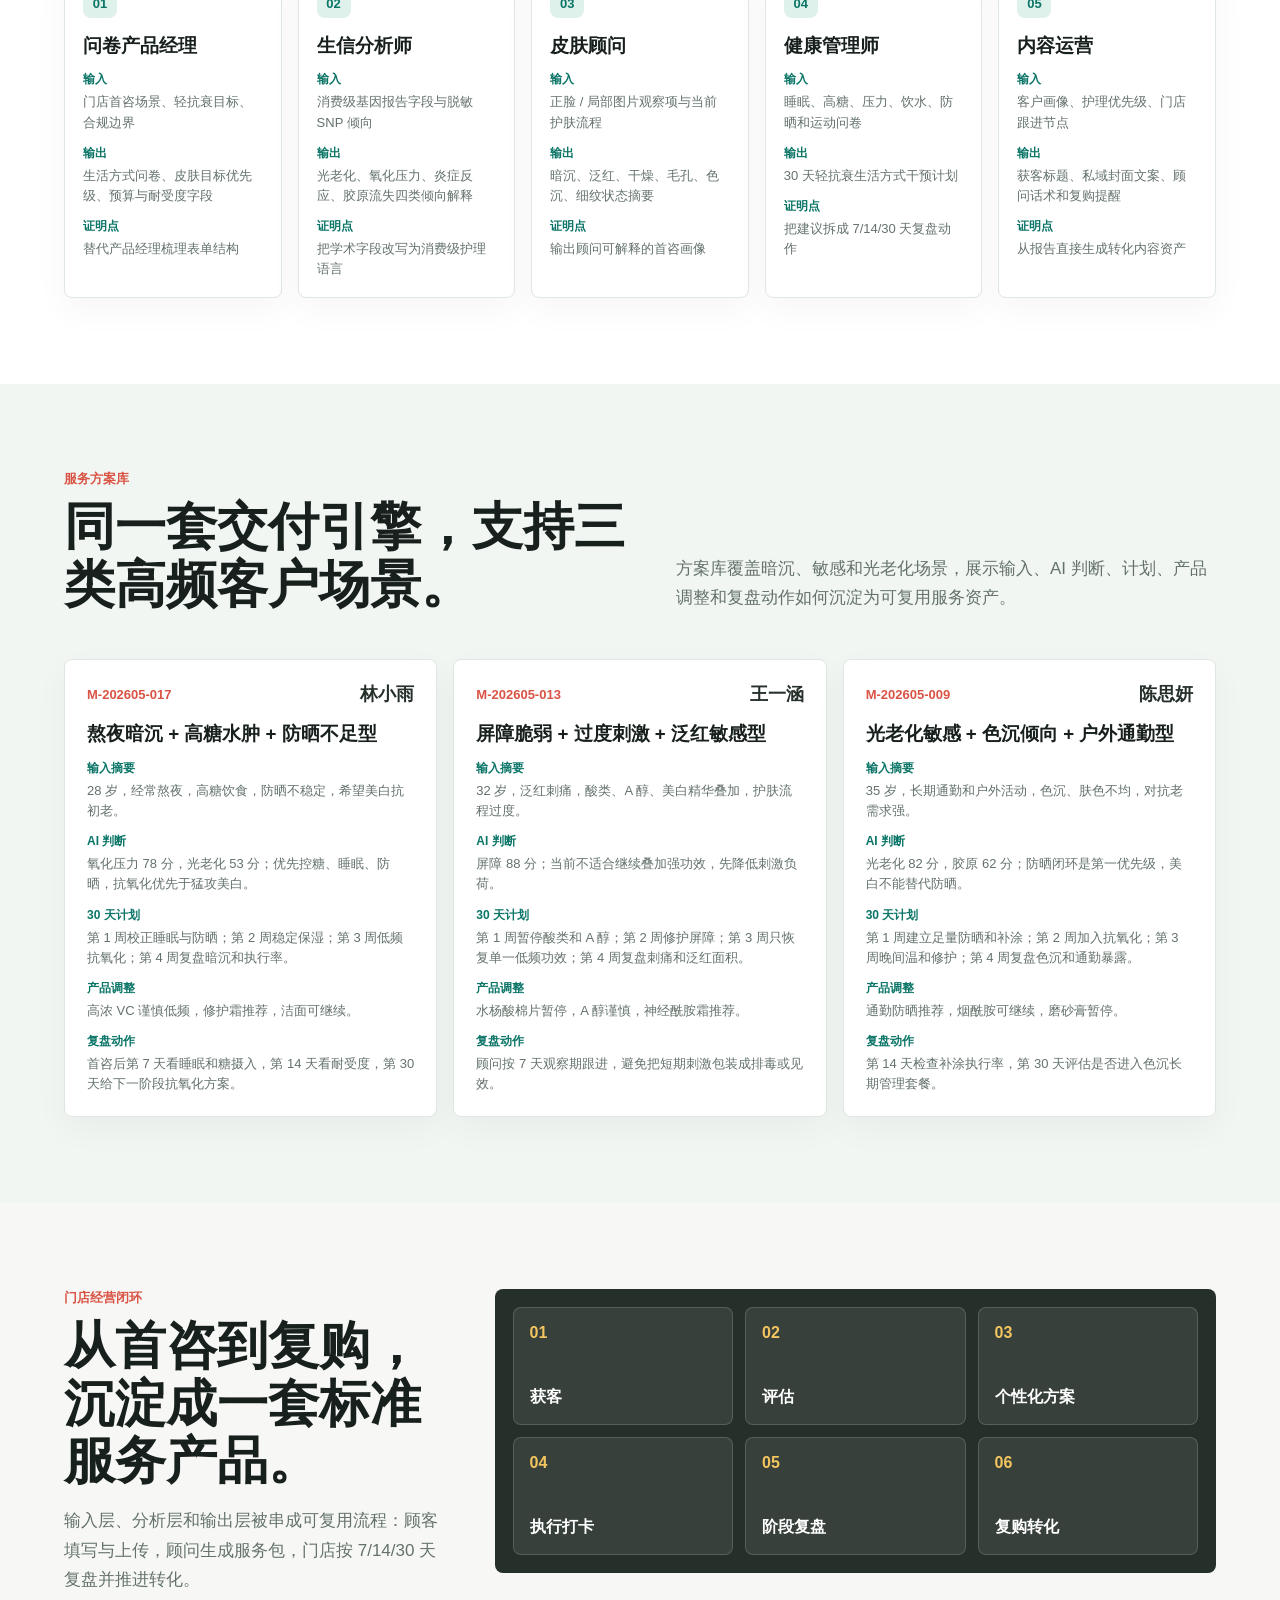
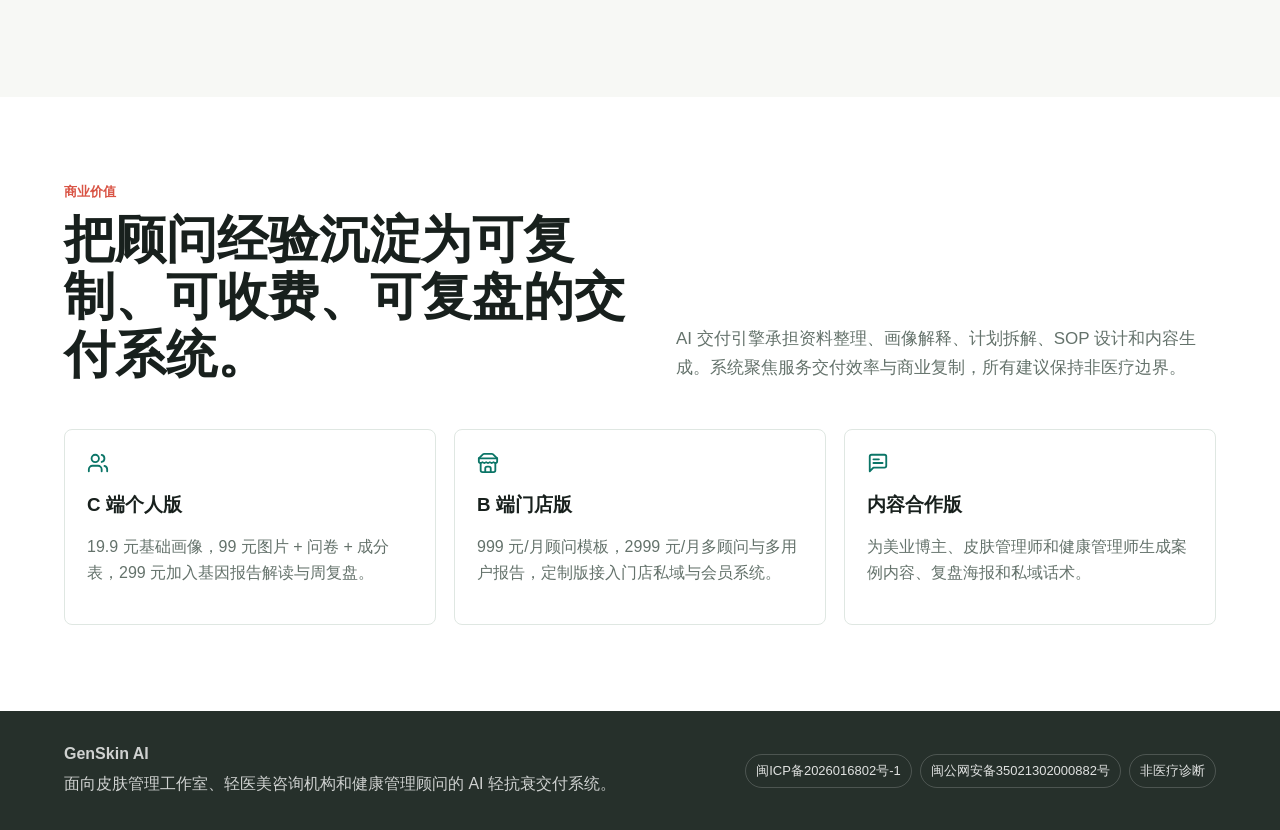
==== commit 85c7d474: "Connect commercial backend workflow" ====
--- a/index.html
+++ b/index.html
@@ -12,8 +12,8 @@
       href="data:image/svg+xml,%3Csvg xmlns='http://www.w3.org/2000/svg' viewBox='0 0 64 64'%3E%3Crect width='64' height='64' rx='14' fill='%232b332f'/%3E%3Ctext x='32' y='42' font-size='34' text-anchor='middle' fill='white' font-family='Arial,sans-serif' font-weight='800'%3EG%3C/text%3E%3C/svg%3E"
     />
     <title>GenSkin AI | 个性化轻抗衰交付系统</title>
-    <script type="module" crossorigin src="./assets/index-DeqI0fpG.js"></script>
-    <link rel="stylesheet" crossorigin href="./assets/index-BLrUXAEV.css">
+    <script type="module" crossorigin src="./assets/index-CyP7YBbU.js"></script>
+    <link rel="stylesheet" crossorigin href="./assets/index-CYS85nh7.css">
   </head>
   <body>
     <div id="root"></div>
--- a/assets/index-CYS85nh7.css
+++ b/assets/index-CYS85nh7.css
@@ -0,0 +1 @@
+:root{color-scheme:light;--bg: #f7f8f5;--paper: #ffffff;--ink: #18201d;--muted: #64726b;--line: #dfe7e2;--emerald: #0b7567;--emerald-2: #dff1eb;--coral: #d95445;--amber: #c58b28;--graphite: #26302b;--soft: #f1f6f3;--shadow: 0 22px 60px rgba(24, 32, 29, .1);font-family:Microsoft YaHei,PingFang SC,Noto Sans CJK SC,Arial,sans-serif;background:var(--bg);color:var(--ink)}*{box-sizing:border-box}html{scroll-behavior:smooth}body{margin:0;background:linear-gradient(180deg,#dff1eb94,#f7f8f500 620px),var(--bg)}a{color:inherit;text-decoration:none}button,input{font:inherit}button{cursor:pointer}button:disabled{cursor:wait;opacity:.72}.site-header{position:sticky;top:0;z-index:20;display:flex;align-items:center;justify-content:space-between;gap:24px;min-height:72px;padding:0 4vw;background:#f7f8f5e6;border-bottom:1px solid rgba(223,231,226,.82);-webkit-backdrop-filter:blur(18px);backdrop-filter:blur(18px)}.brand{display:inline-flex;align-items:center;gap:10px;font-weight:850}.brand-mark{display:grid;place-items:center;width:34px;height:34px;color:#fff;background:var(--graphite);border-radius:8px}.brand span:last-child{display:grid;gap:1px;line-height:1.05}.brand small{color:var(--muted);font-size:11px;font-weight:800}nav{display:flex;align-items:center;gap:26px;color:var(--muted);font-size:14px}.header-action,.primary-action{display:inline-flex;align-items:center;justify-content:center;gap:8px;min-height:42px;padding:0 18px;color:#fff;background:var(--emerald);border:0;border-radius:8px;box-shadow:0 12px 28px #0b756738;font-weight:800;white-space:nowrap}.studio-shell{display:grid;grid-template-columns:280px minmax(520px,1fr) minmax(380px,.8fr);gap:18px;align-items:start;padding:28px 4vw 40px}.scenario-rail,.workspace,.report-panel,.input-panel,.pricing-grid article{min-width:0;background:#ffffffeb;border:1px solid var(--line);border-radius:8px;box-shadow:0 12px 34px #18201d0d}.scenario-rail{position:sticky;top:94px;padding:16px}.rail-title{display:flex;align-items:center;gap:10px;margin-bottom:14px}.rail-metrics{display:grid;grid-template-columns:repeat(2,1fr);gap:8px;margin-bottom:14px}.rail-metrics div{min-width:0;padding:10px;background:var(--soft);border:1px solid rgba(11,117,103,.1);border-radius:8px}.rail-metrics strong{display:block;color:var(--graphite);font-size:20px;line-height:1.1}.rail-metrics span{display:block;margin-top:4px;color:var(--muted);font-size:12px;font-weight:750}.rail-title svg,.panel-title svg,.report-block h3 svg,.pricing-grid svg,.rail-note svg{color:var(--emerald);flex:0 0 auto}.scenario{display:grid;gap:8px;width:100%;min-height:114px;margin-bottom:10px;padding:15px;text-align:left;background:var(--paper);border:1px solid var(--line);border-radius:8px}.scenario span{color:var(--coral);font-size:12px;font-weight:900}.scenario strong{font-size:18px}.scenario small{color:var(--muted);line-height:1.45}.scenario em{color:var(--emerald);font-size:12px;font-style:normal;font-weight:850;line-height:1.35}.scenario.active{color:#fff;background:var(--graphite);border-color:var(--graphite)}.scenario.active small{color:#ffffffb8}.scenario.active span,.scenario.active em{color:#f4c55f}.scenario.custom{border-style:dashed}.rail-note{display:flex;gap:10px;margin-top:16px;padding-top:16px;border-top:1px solid var(--line)}.rail-note p{margin:0;color:var(--muted);font-size:13px;line-height:1.5}.workspace{padding:24px}.workspace-head{display:flex;justify-content:space-between;gap:24px;align-items:flex-start;margin-bottom:22px}.workspace-head h1{max-width:780px;margin:0 0 12px;font-size:clamp(34px,4vw,56px);line-height:1.08;letter-spacing:0}.workspace-head p:not(.label),.section-lede,.section-heading>p{color:var(--muted);font-size:17px;line-height:1.72}.label{margin:0 0 10px;color:var(--coral);font-size:13px;font-weight:900;letter-spacing:0}.input-grid{display:grid;grid-template-columns:repeat(2,minmax(0,1fr));gap:14px}.input-panel{overflow:hidden;padding:18px;box-shadow:none}.panel-title{display:flex;gap:10px;align-items:flex-start;margin-bottom:16px}.panel-title h2{margin:0 0 4px;font-size:18px;line-height:1.25}.panel-title p{margin:0;color:var(--muted);font-size:13px;line-height:1.45}.gene-grid,.slider-grid,.product-editor,.score-list,.week-plan,.content-pack{display:grid;gap:10px}.gene-row{display:grid;grid-template-columns:104px 1fr;gap:10px;align-items:center}.gene-row>span,.slider-row>span{color:var(--graphite);font-size:14px;font-weight:800}.segmented{display:grid;grid-template-columns:repeat(3,1fr);overflow:hidden;border:1px solid var(--line);border-radius:8px}.segmented button{min-height:34px;color:var(--muted);background:#fff;border:0;border-right:1px solid var(--line);font-size:13px;font-weight:800}.segmented button:last-child{border-right:0}.segmented button.selected{color:var(--emerald);background:var(--emerald-2)}.upload-line{display:flex;align-items:center;gap:10px;min-height:42px;margin-bottom:14px;padding:0 12px;color:var(--emerald);background:var(--soft);border:1px dashed #b9d9ce;border-radius:8px;font-size:13px;font-weight:800}.upload-line input{display:none}.slider-row{min-width:0;display:grid;grid-template-columns:78px 1fr 36px;gap:10px;align-items:center}.slider-row input{min-width:0;accent-color:var(--emerald)}.slider-row strong{color:var(--emerald);font-size:13px;text-align:right}.ingredient-panel{grid-column:span 2}.product-row{display:grid;grid-template-columns:1.2fr .9fr .9fr;gap:8px}.product-row input{width:100%;min-height:38px;padding:0 10px;color:var(--ink);background:#fff;border:1px solid var(--line);border-radius:8px}.text-action{display:inline-flex;align-items:center;gap:6px;min-height:34px;margin-top:12px;padding:0 12px;color:var(--emerald);background:var(--emerald-2);border:1px solid rgba(11,117,103,.18);border-radius:8px;font-size:13px;font-weight:850}.report-panel{position:sticky;top:94px;max-height:calc(100vh - 112px);overflow:auto;padding:20px}.report-top{display:flex;gap:14px;justify-content:space-between;padding-bottom:16px;border-bottom:1px solid var(--line)}.report-top h2{margin:0 0 8px;font-size:25px;line-height:1.2}.customer-meta{display:flex;flex-wrap:wrap;gap:6px;margin:0 0 10px}.service-meta{display:grid;gap:6px;margin:0 0 12px}.customer-meta span{display:inline-flex;align-items:center;min-height:24px;padding:0 8px;color:var(--graphite);background:var(--soft);border:1px solid var(--line);border-radius:999px;font-size:12px;font-weight:850}.service-meta span{display:inline-flex;align-items:center;gap:6px;color:var(--muted);font-size:12px;font-weight:800}.service-meta svg{color:var(--emerald);flex:0 0 auto}.report-top p:not(.label){margin:0;color:var(--muted);line-height:1.56}.report-top svg{color:var(--coral);flex:0 0 auto}.report-block{padding:18px 0;border-bottom:1px solid var(--line)}.report-block h3{display:flex;align-items:center;gap:8px;margin:0 0 12px;font-size:17px}.score-row{display:grid;grid-template-columns:58px 1fr 36px;gap:10px;align-items:center;font-size:13px}.score-track{height:9px;overflow:hidden;background:#edf2ef;border-radius:999px}.score-track i{display:block;height:100%;background:linear-gradient(90deg,var(--emerald),var(--amber),var(--coral));border-radius:inherit}.score-row strong{text-align:right}.priority-list{display:grid;gap:8px;margin:0;padding-left:22px;color:var(--muted);line-height:1.55}.priority-list li::marker{color:var(--emerald);font-weight:900}.week-plan div{display:grid;grid-template-columns:62px 1fr;gap:10px;padding:10px;background:var(--soft);border-radius:8px}.week-plan span{color:var(--emerald);font-size:13px;font-weight:900}.week-plan p,.content-pack p{margin:0;color:var(--muted);font-size:13px;line-height:1.55}.match-table{display:grid;grid-template-columns:1fr 58px 1.35fr;overflow:hidden;border:1px solid var(--line);border-radius:8px}.match-table>span,.match-table>strong{min-height:38px;padding:10px;border-right:1px solid var(--line);border-bottom:1px solid var(--line);font-size:13px;line-height:1.35}.match-table>:nth-child(3n){border-right:0}.match-table>:nth-child(-n+3){color:var(--muted);background:var(--soft);font-weight:900}.ok{color:var(--emerald)}.warn{color:var(--coral)}.content-pack div{padding:10px;background:var(--soft);border-radius:8px}.content-pack strong{display:block;margin-bottom:5px;color:var(--graphite);font-size:13px}.report-actions{display:grid;grid-template-columns:repeat(3,1fr);gap:10px;padding-top:18px}.report-actions button{display:inline-flex;align-items:center;justify-content:center;gap:8px;min-height:42px;color:var(--graphite);background:#fff;border:1px solid var(--line);border-radius:8px;font-weight:850}.backend-receipt{display:grid;gap:4px;margin-top:14px;padding:12px;color:var(--emerald);background:var(--emerald-2);border:1px solid rgba(11,117,103,.16);border-radius:8px}.backend-receipt strong{color:var(--graphite);font-size:14px}.backend-receipt span{color:var(--muted);font-size:12px;line-height:1.45}.backend-receipt.error{color:var(--coral);background:#fff1ee;border-color:#d9544538}.section{padding:86px 5vw}.split-section{display:grid;grid-template-columns:.7fr 1.3fr;gap:42px;align-items:start}.section h2,.section-heading h2{max-width:760px;margin:0 0 16px;font-size:clamp(30px,4vw,52px);line-height:1.12;letter-spacing:0}.flow-board{display:grid;grid-template-columns:repeat(3,1fr);gap:12px;padding:18px;color:#fff;background:var(--graphite);border-radius:8px}.flow-board div{min-height:118px;display:grid;align-content:space-between;padding:16px;background:#ffffff14;border:1px solid rgba(255,255,255,.16);border-radius:8px}.flow-board span{color:#f4c55f;font-weight:900}.business-section{background:#fff}.section-heading{display:flex;justify-content:space-between;gap:24px;align-items:end;margin-bottom:30px}.section-heading>p{max-width:540px}.evidence-pack{background:#fff}.evidence-grid,.package-grid{display:grid;gap:16px}.evidence-grid{grid-template-columns:repeat(5,minmax(0,1fr))}.evidence-grid article,.package-grid article{min-width:0;background:var(--paper);border:1px solid var(--line);border-radius:8px;box-shadow:0 12px 34px #18201d0a}.evidence-grid article{padding:18px}.evidence-grid article>span{display:inline-flex;align-items:center;justify-content:center;width:34px;height:28px;color:var(--emerald);background:var(--emerald-2);border-radius:8px;font-size:13px;font-weight:900}.evidence-grid h3,.package-grid h3{margin:16px 0 14px;color:var(--ink);line-height:1.28}.evidence-grid dl,.package-grid dl{display:grid;gap:12px;margin:0}.evidence-grid dt,.package-grid dt{color:var(--emerald);font-size:12px;font-weight:900}.evidence-grid dd,.package-grid dd{margin:4px 0 0;color:var(--muted);font-size:13px;line-height:1.55}.package-section{background:var(--soft)}.package-grid{grid-template-columns:repeat(3,minmax(0,1fr))}.package-grid article{padding:22px}.package-head{display:flex;align-items:center;justify-content:space-between;gap:10px}.package-head span{color:var(--coral);font-size:13px;font-weight:900}.package-head strong{color:var(--graphite);font-size:18px}.pricing-grid{display:grid;grid-template-columns:repeat(3,1fr);gap:18px}.pricing-grid article{padding:22px;box-shadow:none}.pricing-grid h3{margin:14px 0 10px}.pricing-grid p{color:var(--muted);line-height:1.62}footer{display:flex;justify-content:space-between;gap:24px;padding:34px 5vw;color:#ffffffc7;background:var(--graphite)}footer p{max-width:660px;margin:8px 0 0;line-height:1.6}.footer-records{display:flex;flex-wrap:wrap;gap:8px;align-content:center;justify-content:flex-end;text-align:right;font-size:13px}.footer-records span,.footer-records a{padding:7px 10px;color:#ffffffdb;border:1px solid rgba(255,255,255,.18);border-radius:999px}.footer-records a{text-decoration:none}@media(max-width:1280px){.studio-shell{grid-template-columns:240px minmax(0,1fr)}.report-panel{position:static;grid-column:1 / -1;max-height:none}}@media(max-width:900px){.site-header{position:static;align-items:flex-start;flex-direction:column;padding:18px 22px}nav{flex-wrap:wrap;gap:14px}.studio-shell,.split-section{grid-template-columns:1fr;padding:22px}.scenario-rail{position:static}.input-grid,.pricing-grid,.evidence-grid,.package-grid,.flow-board{grid-template-columns:1fr}.ingredient-panel{grid-column:auto}.workspace-head,.section-heading,footer{align-items:flex-start;flex-direction:column}.section{padding:58px 22px}.footer-records{justify-content:flex-start;text-align:left}}@media(max-width:560px){.product-row,.gene-row,.slider-row,.week-plan div,.match-table{grid-template-columns:1fr}.match-table>span,.match-table>strong{border-right:0}.report-actions{grid-template-columns:1fr}.workspace,.report-panel,.input-panel{padding:16px}}
